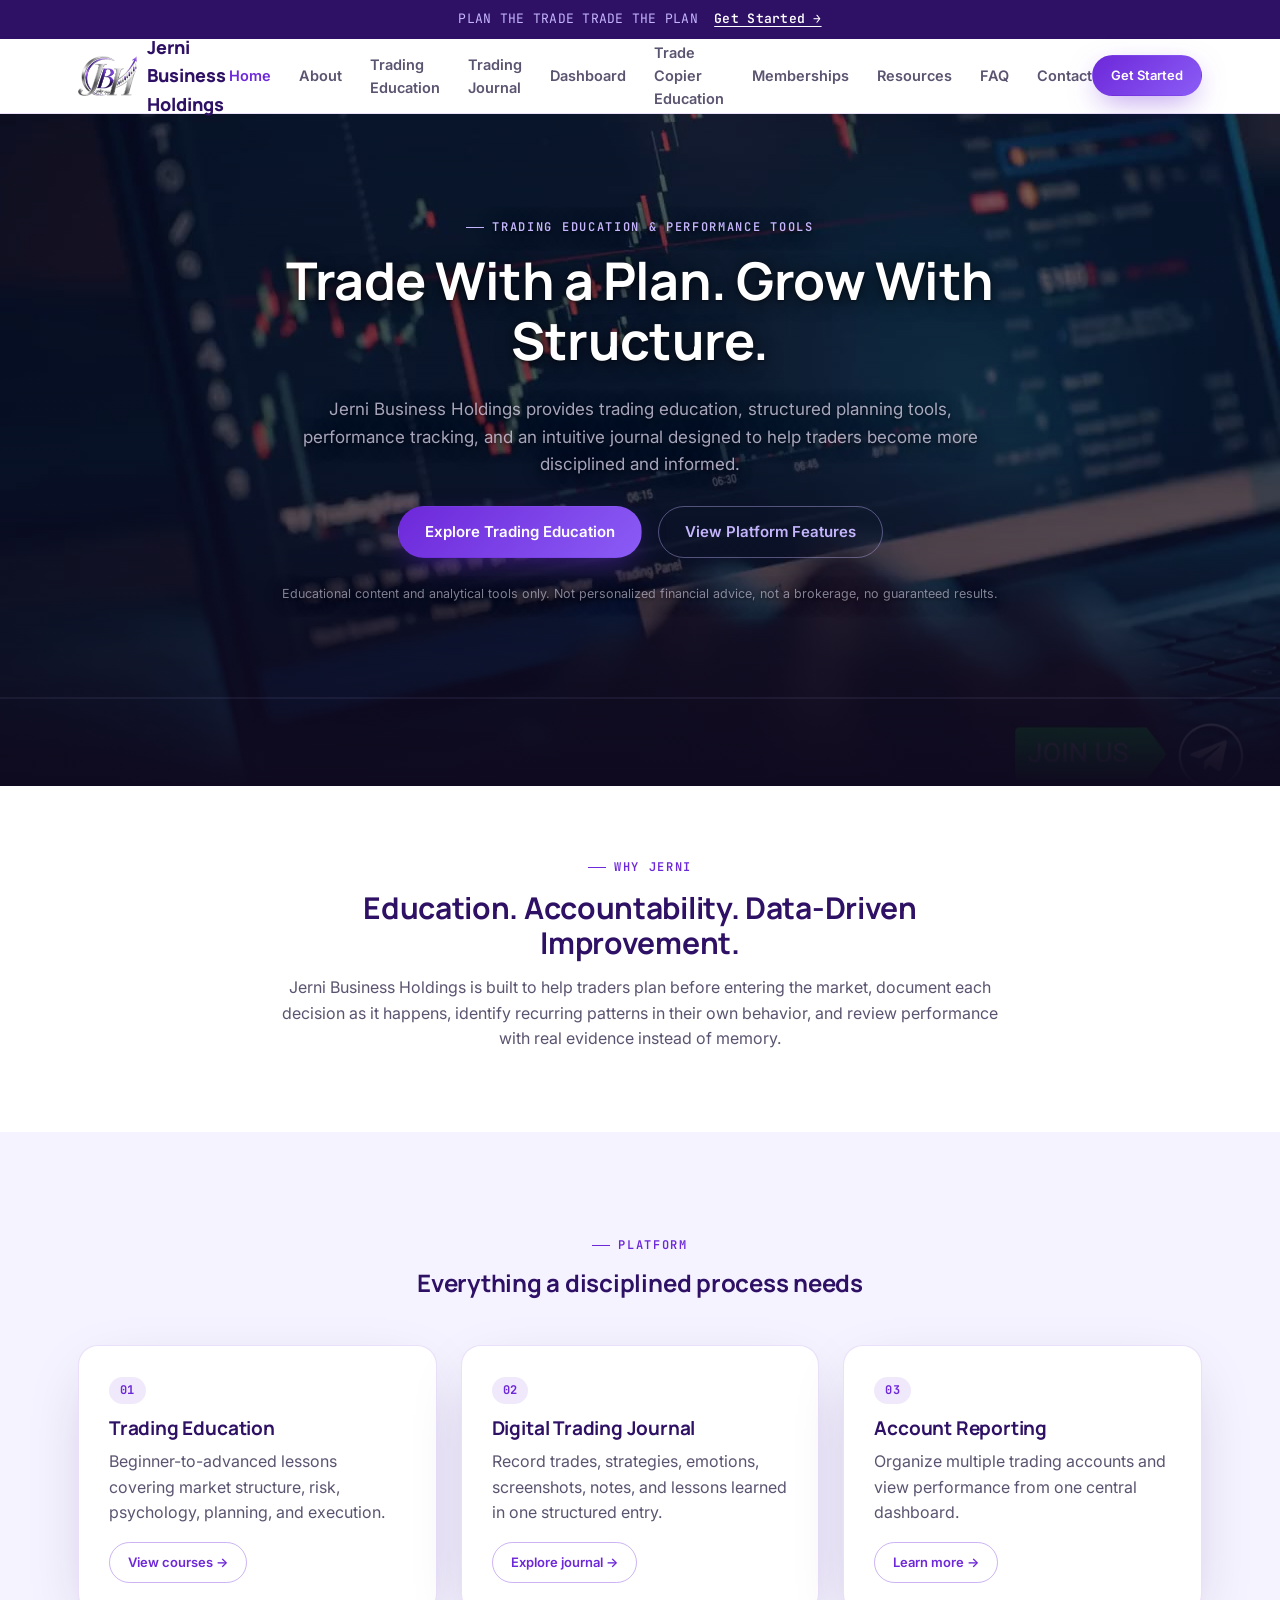
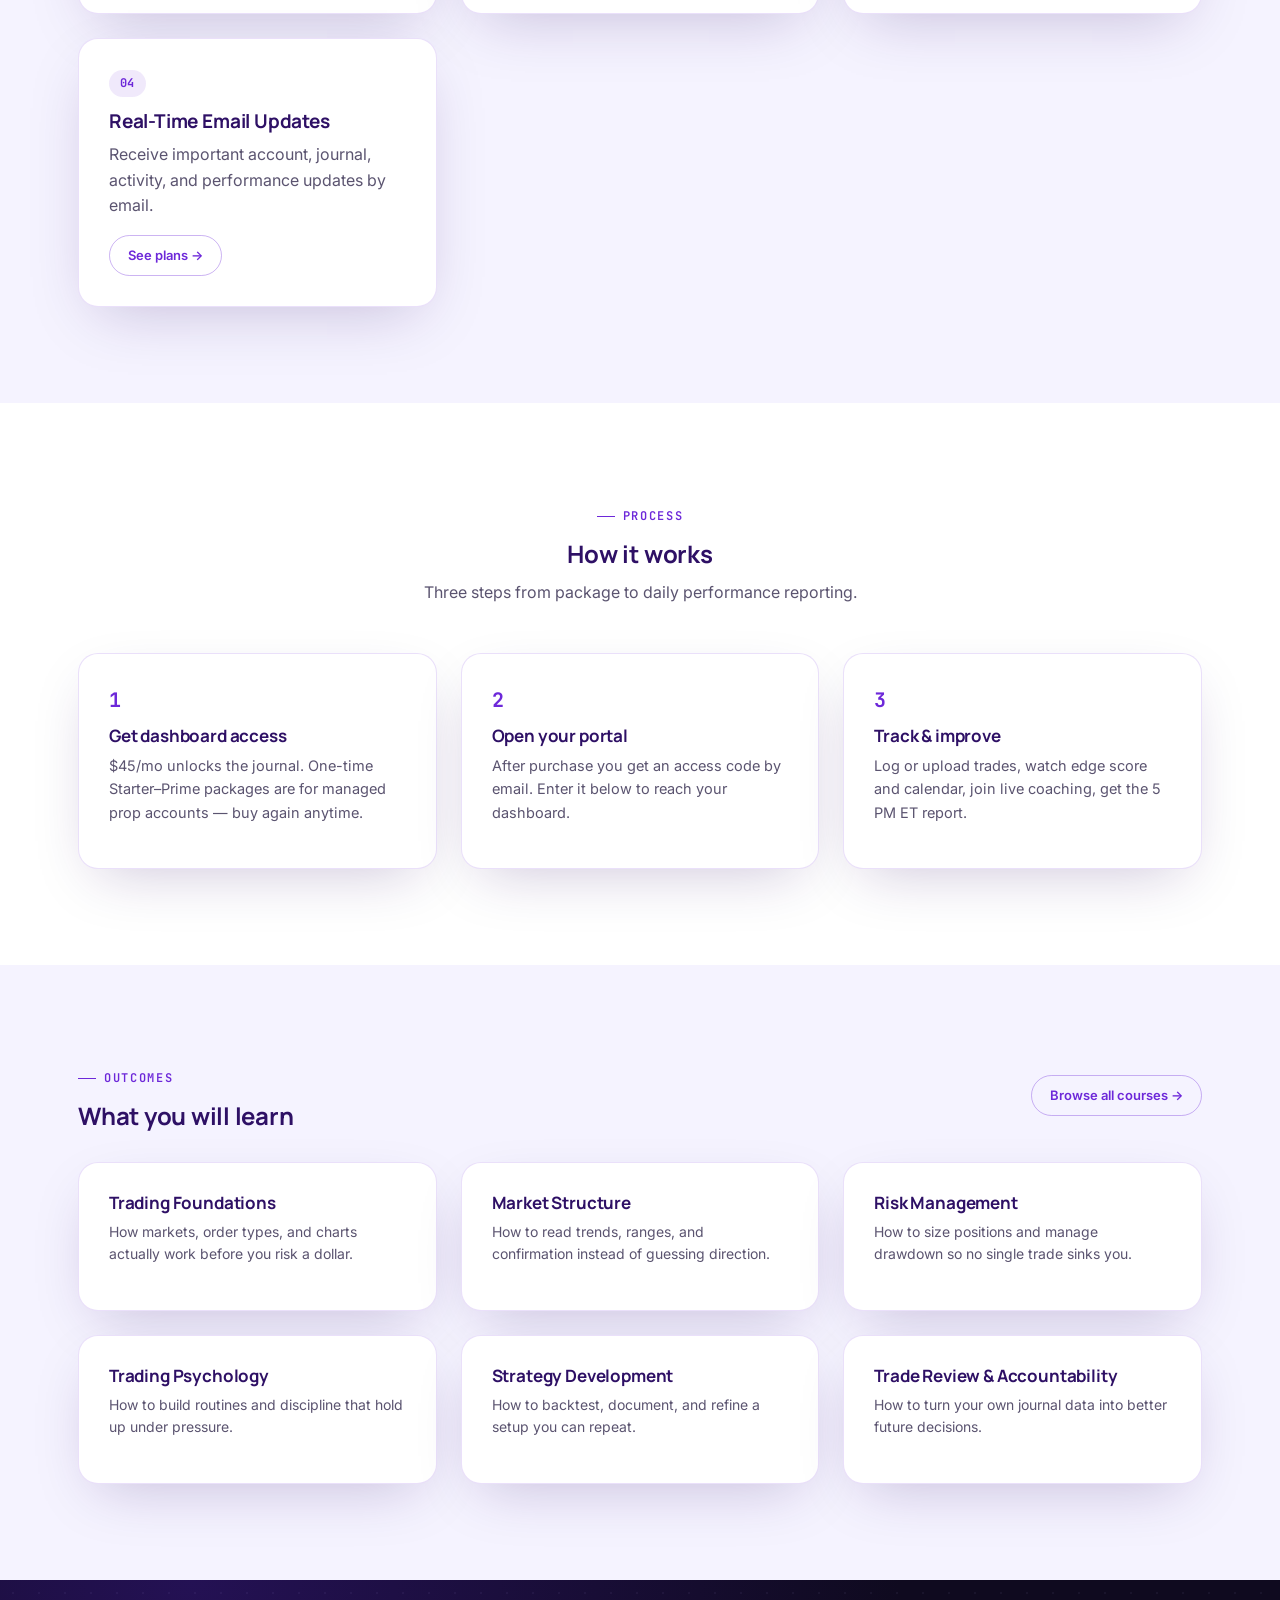
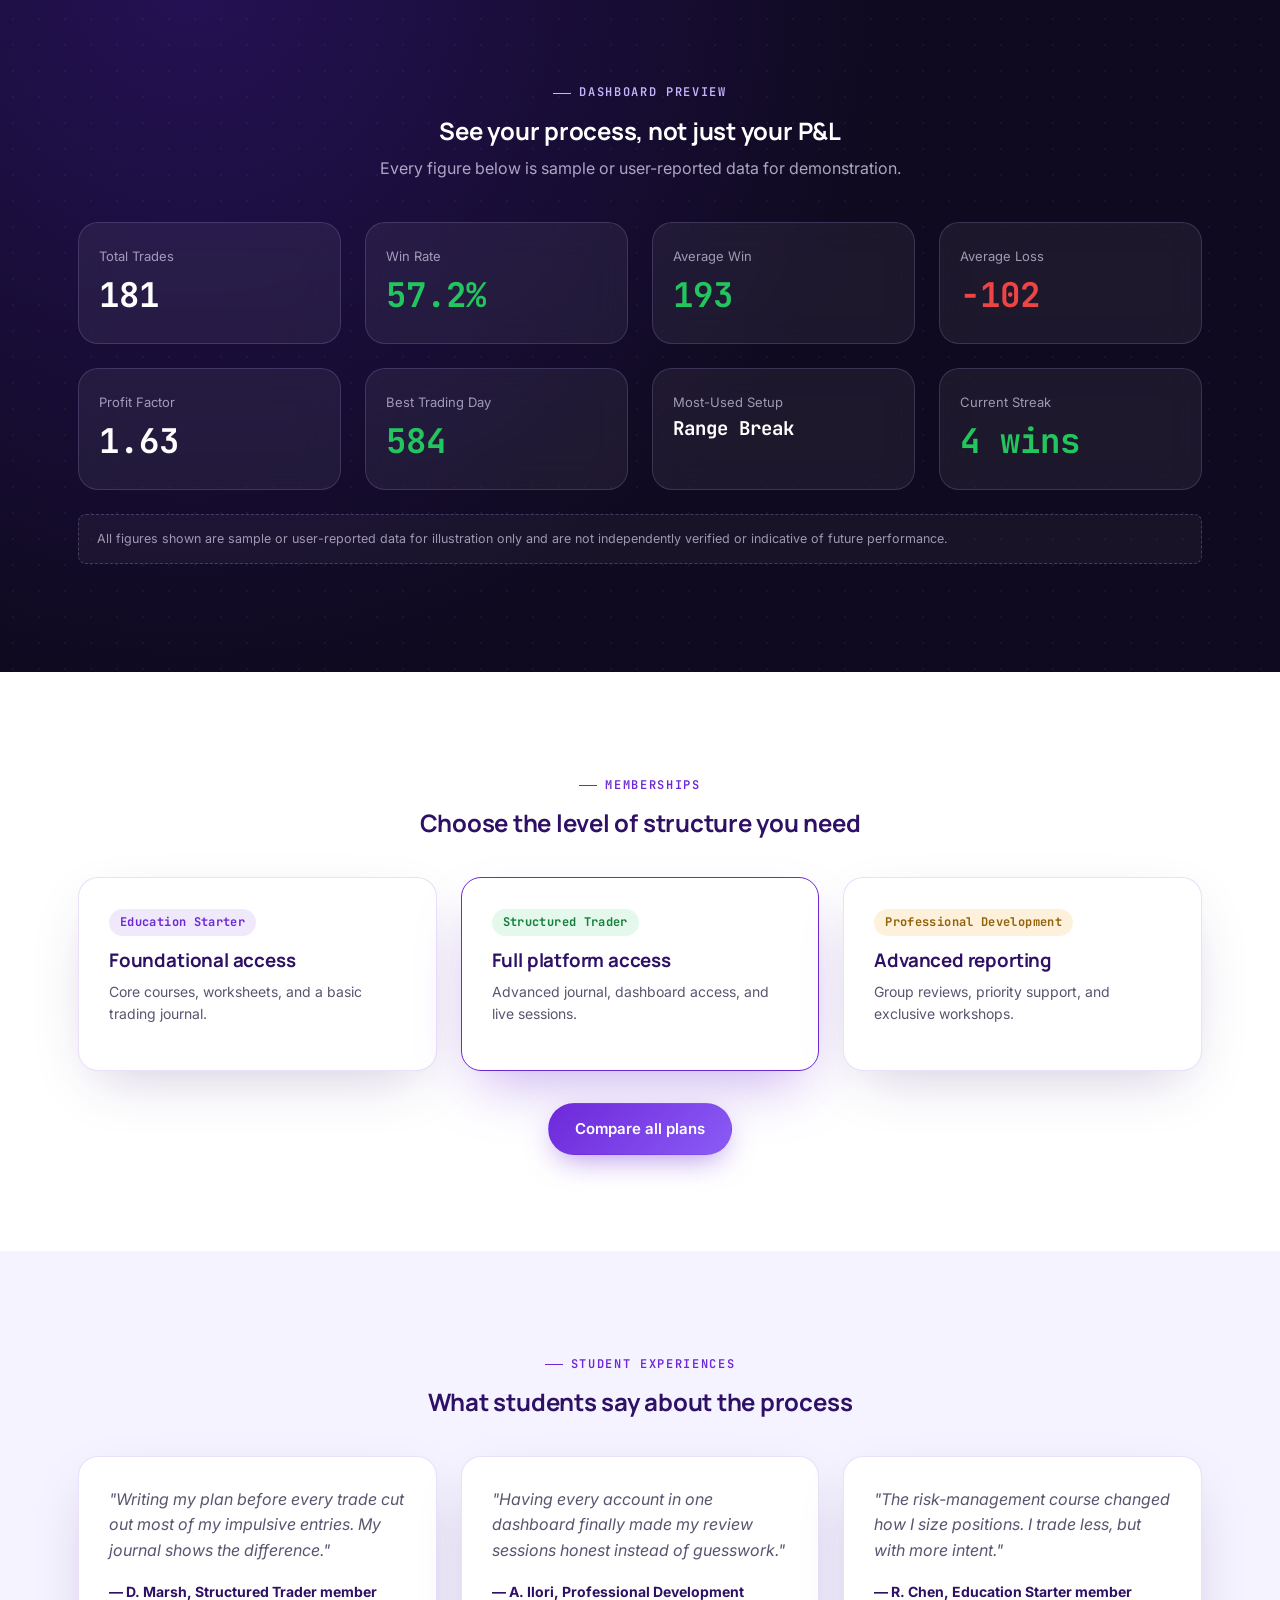
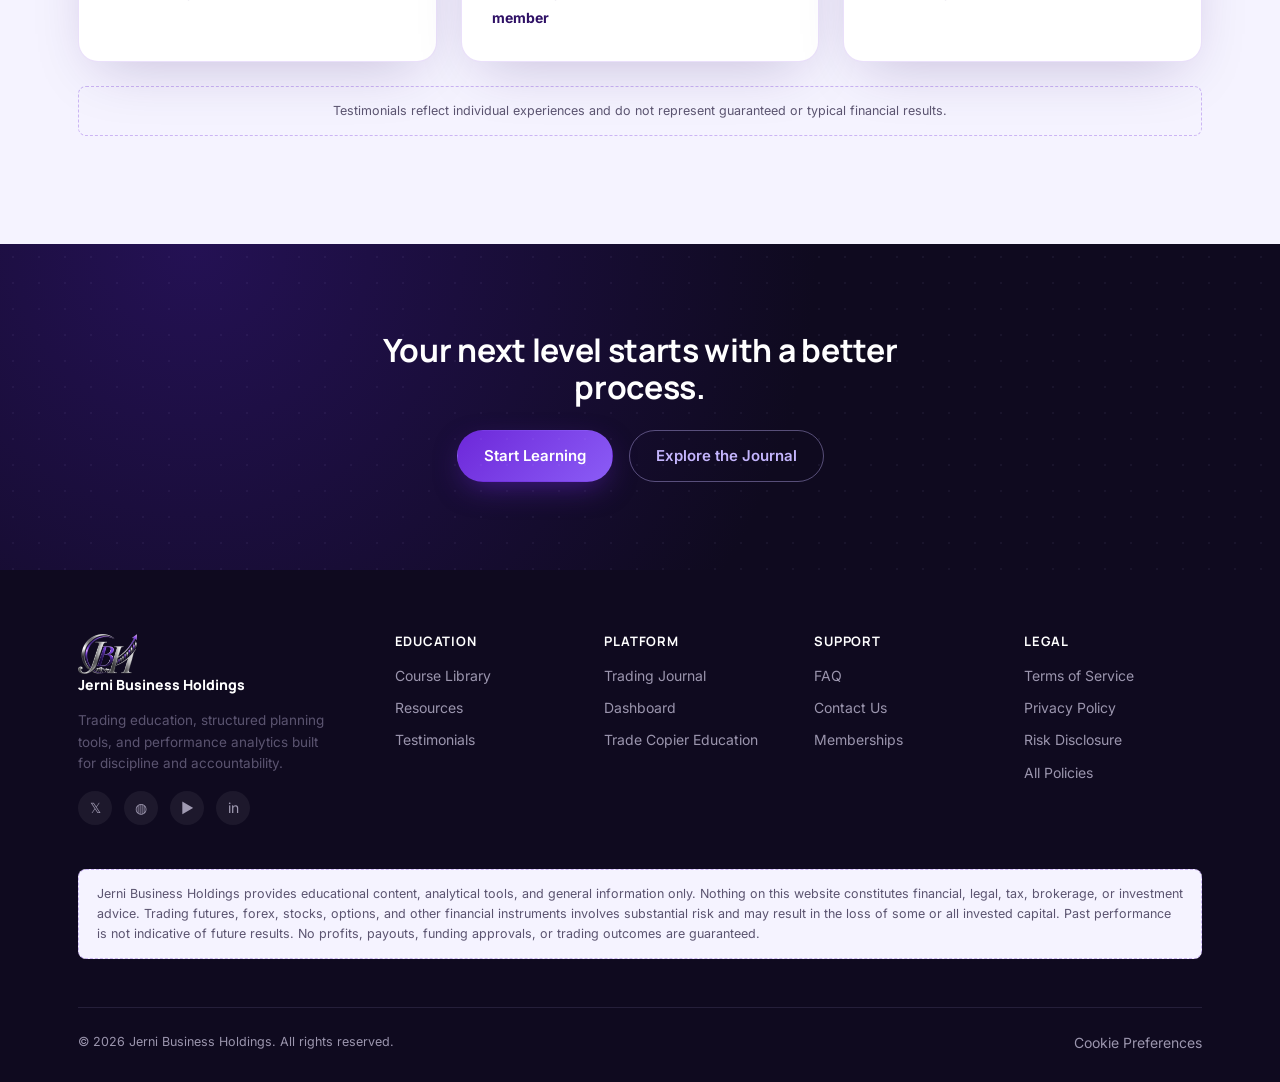
==== index.html @ 80db13e8 "first commit" ====
<!DOCTYPE html>
<html lang="en">
<head>
<meta charset="UTF-8">
<meta name="viewport" content="width=device-width, initial-scale=1.0">
<title>Jerni Business Holdings | Trading Education, Journal & Performance Dashboard</title>
<meta name="description" content="Jerni Business Holdings provides trading education, a structured trading journal, and performance dashboard — built for discipline and data-driven review.">
<link rel="icon" type="image/png" href="assets/logo-icon.png">
<link rel="preconnect" href="https://fonts.googleapis.com">
<link href="https://fonts.googleapis.com/css2?family=Manrope:wght@500;700;800&family=Inter:wght@400;500;600;700&family=JetBrains+Mono:wght@500;600;700&display=swap" rel="stylesheet">
<link rel="stylesheet" href="assets/style.css">
</head>
<body>

<div class="announce">PLAN THE TRADE TRADE THE PLAN <a href="memberships.html">Get Started →</a></div>

<header class="nav">
  <div class="wrap">
    <a href="index.html" class="brand"><img src="assets/logo-icon.png" alt="Jerni Business Holdings" class="brand-logo">Jerni Business Holdings</a>
    <nav class="nav-links">
      <a href="index.html" class="active">Home</a>
      <a href="about.html">About</a>
      <a href="education.html">Trading Education</a>
      <a href="journal.html">Trading Journal</a>
      <a href="dashboard.html">Dashboard</a>
      <a href="copier.html">Trade Copier Education</a>
      <a href="memberships.html">Memberships</a>
      <a href="resources.html">Resources</a>
      <a href="faq.html">FAQ</a>
      <a href="contact.html">Contact</a>
    </nav>
    <div class="nav-cta">
      <a href="memberships.html" class="btn btn-primary btn-sm">Get Started</a>
    </div>
    <button class="nav-toggle" aria-label="Menu"><span></span><span></span><span></span></button>
  </div>
</header>

<!-- HERO -->
<section class="section-dark hero-video-section" style="padding:96px 0 72px;">
  <video id="hero-bg-video" class="hero-bg-video" autoplay muted loop playsinline webkit-playsinline disablepictureinpicture preload="auto" poster="assets/hero-bg-poster.jpg">
    <source src="assets/hero-bg.mp4" type="video/mp4">
  </video>
  <div class="hero-video-overlay"></div>
  <div class="wrap center max-w-lg">
    <span class="eyebrow" style="justify-content:center;">Trading Education &amp; Performance Tools</span>
    <h1 style="font-size:52px;">Trade With a Plan. Grow With Structure.</h1>
    <p style="font-size:17px;">Jerni Business Holdings provides trading education, structured planning tools, performance tracking, and an intuitive journal designed to help traders become more disciplined and informed.</p>
    <div class="flex gap-16" style="margin-top:28px; flex-wrap:wrap; justify-content:center;">
      <a href="education.html" class="btn btn-primary">Explore Trading Education</a>
      <a href="dashboard.html" class="btn btn-outline">View Platform Features</a>
    </div>
    <p style="font-size:12.5px; margin-top:26px; color:rgba(231,225,251,.55);">Educational content and analytical tools only. Not personalized financial advice, not a brokerage, no guaranteed results.</p>
  </div>

  <div class="curve-divider" style="margin-top:64px;">
    <svg viewBox="0 0 1200 46" preserveAspectRatio="none"><path d="M0,30 L1200,30" stroke="rgba(196,181,253,.15)" stroke-width="1"/></svg>
  </div>
</section>

<!-- TRUST STATEMENT -->
<section class="section section-tight">
  <div class="wrap center max-w-lg">
    <span class="eyebrow" style="justify-content:center;">Why Jerni</span>
    <h2 style="font-size:30px;">Education. Accountability. Data-Driven Improvement.</h2>
    <p>Jerni Business Holdings is built to help traders plan before entering the market, document each decision as it happens, identify recurring patterns in their own behavior, and review performance with real evidence instead of memory.</p>
  </div>
</section>

<!-- CORE FEATURES -->
<section class="section section-soft">
  <div class="wrap">
    <div class="center max-w" style="margin-bottom:48px;">
      <span class="eyebrow" style="justify-content:center;">Platform</span>
      <h2>Everything a disciplined process needs</h2>
    </div>
    <div class="grid grid-3">
      <div class="card reveal">
        <span class="tag">01</span>
        <h3 style="font-size:19px; margin-top:14px;">Trading Education</h3>
        <p>Beginner-to-advanced lessons covering market structure, risk, psychology, planning, and execution.</p>
        <a href="education.html" class="btn btn-outline btn-sm">View courses →</a>
      </div>
      <div class="card reveal">
        <span class="tag">02</span>
        <h3 style="font-size:19px; margin-top:14px;">Digital Trading Journal</h3>
        <p>Record trades, strategies, emotions, screenshots, notes, and lessons learned in one structured entry.</p>
        <a href="journal.html" class="btn btn-outline btn-sm">Explore journal →</a>
      </div>
      <div class="card reveal">
        <span class="tag">03</span>
        <h3 style="font-size:19px; margin-top:14px;">Account Reporting</h3>
        <p>Organize multiple trading accounts and view performance from one central dashboard.</p>
        <a href="dashboard.html" class="btn btn-outline btn-sm">Learn more →</a>
      </div>
      <div class="card reveal">
        <span class="tag">04</span>
        <h3 style="font-size:19px; margin-top:14px;">Real-Time Email Updates</h3>
        <p>Receive important account, journal, activity, and performance updates by email.</p>
        <a href="memberships.html" class="btn btn-outline btn-sm">See plans →</a>
      </div>
    </div>
  </div>
</section>

<!-- HOW IT WORKS -->
<section class="section">
  <div class="wrap">
    <div class="center max-w" style="margin-bottom:48px;">
      <span class="eyebrow" style="justify-content:center;">Process</span>
      <h2>How it works</h2>
      <p>Three steps from package to daily performance reporting.</p>
    </div>
    <div class="grid grid-3">
      <div class="card reveal">
        <span class="mono" style="color:var(--primary); font-weight:700; font-size:20px;">1</span>
        <h3 style="font-size:17px; margin-top:10px;">Get dashboard access</h3>
        <p style="font-size:14.5px;">$45/mo unlocks the journal. One-time Starter–Prime packages are for managed prop accounts — buy again anytime.</p>
      </div>
      <div class="card reveal">
        <span class="mono" style="color:var(--primary); font-weight:700; font-size:20px;">2</span>
        <h3 style="font-size:17px; margin-top:10px;">Open your portal</h3>
        <p style="font-size:14.5px;">After purchase you get an access code by email. Enter it below to reach your dashboard.</p>
      </div>
      <div class="card reveal">
        <span class="mono" style="color:var(--primary); font-weight:700; font-size:20px;">3</span>
        <h3 style="font-size:17px; margin-top:10px;">Track &amp; improve</h3>
        <p style="font-size:14.5px;">Log or upload trades, watch edge score and calendar, join live coaching, get the 5 PM ET report.</p>
      </div>
    </div>
  </div>
</section>

<!-- WHAT YOU WILL LEARN -->
<section class="section section-soft">
  <div class="wrap">
    <div class="flex-between" style="margin-bottom:32px; flex-wrap:wrap; gap:16px;">
      <div>
        <span class="eyebrow">Outcomes</span>
        <h2 style="margin-bottom:0;">What you will learn</h2>
      </div>
      <a href="education.html" class="btn btn-outline btn-sm">Browse all courses →</a>
    </div>
    <div class="grid grid-3">
      <div class="card reveal"><h3 style="font-size:17px;">Trading Foundations</h3><p style="font-size:14px;">How markets, order types, and charts actually work before you risk a dollar.</p></div>
      <div class="card reveal"><h3 style="font-size:17px;">Market Structure</h3><p style="font-size:14px;">How to read trends, ranges, and confirmation instead of guessing direction.</p></div>
      <div class="card reveal"><h3 style="font-size:17px;">Risk Management</h3><p style="font-size:14px;">How to size positions and manage drawdown so no single trade sinks you.</p></div>
      <div class="card reveal"><h3 style="font-size:17px;">Trading Psychology</h3><p style="font-size:14px;">How to build routines and discipline that hold up under pressure.</p></div>
      <div class="card reveal"><h3 style="font-size:17px;">Strategy Development</h3><p style="font-size:14px;">How to backtest, document, and refine a setup you can repeat.</p></div>
      <div class="card reveal"><h3 style="font-size:17px;">Trade Review &amp; Accountability</h3><p style="font-size:14px;">How to turn your own journal data into better future decisions.</p></div>
    </div>
  </div>
</section>

<!-- DASHBOARD PREVIEW -->
<section class="section-dark section">
  <div class="wrap">
    <div class="center max-w" style="margin-bottom:40px;">
      <span class="eyebrow" style="justify-content:center;">Dashboard preview</span>
      <h2>See your process, not just your P&amp;L</h2>
      <p>Every figure below is sample or user-reported data for demonstration.</p>
    </div>
    <div class="grid grid-4">
      <div class="glass reveal" style="padding:20px;"><span class="stat-label">Total Trades</span><span class="stat-num" data-count="184">0</span></div>
      <div class="glass reveal" style="padding:20px;"><span class="stat-label">Win Rate</span><span class="stat-num pos" data-count="58.2" data-decimals="1" data-suffix="%">0%</span></div>
      <div class="glass reveal" style="padding:20px;"><span class="stat-label">Average Win</span><span class="stat-num pos" data-count="196" data-suffix="">0</span></div>
      <div class="glass reveal" style="padding:20px;"><span class="stat-label">Average Loss</span><span class="stat-num neg" data-count="-104" data-suffix="">0</span></div>
      <div class="glass reveal" style="padding:20px;"><span class="stat-label">Profit Factor</span><span class="stat-num" data-count="1.71" data-decimals="2">0</span></div>
      <div class="glass reveal" style="padding:20px;"><span class="stat-label">Best Trading Day</span><span class="stat-num pos" data-count="612" data-suffix="">0</span></div>
      <div class="glass reveal" style="padding:20px;"><span class="stat-label">Most-Used Setup</span><span class="stat-num" style="font-size:19px;">Range Break</span></div>
      <div class="glass reveal" style="padding:20px;"><span class="stat-label">Current Streak</span><span class="stat-num pos" data-count="4" data-suffix=" wins">0</span></div>
    </div>
    <p class="disclaimer" style="margin-top:24px;">All figures shown are sample or user-reported data for illustration only and are not independently verified or indicative of future performance.</p>
  </div>
</section>

<!-- MEMBERSHIP PREVIEW -->
<section class="section">
  <div class="wrap">
    <div class="center max-w" style="margin-bottom:40px;">
      <span class="eyebrow" style="justify-content:center;">Memberships</span>
      <h2>Choose the level of structure you need</h2>
    </div>
    <div class="grid grid-3">
      <div class="card reveal">
        <span class="tag">Education Starter</span>
        <h3 style="margin-top:14px;">Foundational access</h3>
        <p style="font-size:14px;">Core courses, worksheets, and a basic trading journal.</p>
      </div>
      <div class="card reveal" style="border-color:var(--primary); box-shadow:0 26px 60px -18px rgba(109,40,217,.4);">
        <span class="tag tag-green">Structured Trader</span>
        <h3 style="margin-top:14px;">Full platform access</h3>
        <p style="font-size:14px;">Advanced journal, dashboard access, and live sessions.</p>
      </div>
      <div class="card reveal">
        <span class="tag tag-gold">Professional Development</span>
        <h3 style="margin-top:14px;">Advanced reporting</h3>
        <p style="font-size:14px;">Group reviews, priority support, and exclusive workshops.</p>
      </div>
    </div>
    <div class="center" style="margin-top:32px;"><a href="memberships.html" class="btn btn-primary">Compare all plans</a></div>
  </div>
</section>

<!-- TESTIMONIALS -->
<section class="section section-soft">
  <div class="wrap">
    <div class="center max-w" style="margin-bottom:40px;">
      <span class="eyebrow" style="justify-content:center;">Student experiences</span>
      <h2>What students say about the process</h2>
    </div>
    <div class="grid grid-3">
      <div class="card reveal">
        <p style="font-style:italic;">"Writing my plan before every trade cut out most of my impulsive entries. My journal shows the difference."</p>
        <strong style="color:var(--deep); font-size:14px;">— D. Marsh, Structured Trader member</strong>
      </div>
      <div class="card reveal">
        <p style="font-style:italic;">"Having every account in one dashboard finally made my review sessions honest instead of guesswork."</p>
        <strong style="color:var(--deep); font-size:14px;">— A. Ilori, Professional Development member</strong>
      </div>
      <div class="card reveal">
        <p style="font-style:italic;">"The risk-management course changed how I size positions. I trade less, but with more intent."</p>
        <strong style="color:var(--deep); font-size:14px;">— R. Chen, Education Starter member</strong>
      </div>
    </div>
    <p class="disclaimer center" style="margin-top:24px;">Testimonials reflect individual experiences and do not represent guaranteed or typical financial results.</p>
  </div>
</section>

<!-- FINAL CTA -->
<section class="section-dark" style="padding:88px 0;">
  <div class="wrap center max-w">
    <h2 style="font-size:32px;">Your next level starts with a better process.</h2>
    <div class="flex gap-16" style="justify-content:center; margin-top:24px; flex-wrap:wrap;">
      <a href="education.html" class="btn btn-primary">Start Learning</a>
      <a href="journal.html" class="btn btn-outline">Explore the Journal</a>
    </div>
  </div>
</section>

<!-- FOOTER -->
<footer class="footer">
  <div class="wrap">
    <div class="footer-grid">
      <div>
        <a href="index.html" class="brand" style="color:var(--white); margin-bottom:14px;"><img src="assets/logo-icon.png" alt="Jerni Business Holdings" class="brand-logo">Jerni Business Holdings</a>
        <p style="font-size:13.5px; max-width:260px;">Trading education, structured planning tools, and performance analytics built for discipline and accountability.</p>
        <div class="social-row">
          <a href="#" aria-label="X">𝕏</a><a href="#" aria-label="Instagram">◍</a><a href="#" aria-label="YouTube">▶</a><a href="#" aria-label="LinkedIn">in</a>
        </div>
      </div>
      <div><h4>Education</h4>
        <a href="education.html">Course Library</a>
        <a href="resources.html">Resources</a>
        <a href="results.html">Testimonials</a>
      </div>
      <div><h4>Platform</h4>
        <a href="journal.html">Trading Journal</a>
        <a href="dashboard.html">Dashboard</a>
        
        <a href="copier.html">Trade Copier Education</a>
      </div>
      <div><h4>Support</h4>
        <a href="faq.html">FAQ</a>
        <a href="contact.html">Contact Us</a>
        <a href="memberships.html">Memberships</a>
        
      </div>
      <div><h4>Legal</h4>
        <a href="legal.html#terms">Terms of Service</a>
        <a href="legal.html#privacy">Privacy Policy</a>
        <a href="legal.html#risk">Risk Disclosure</a>
        <a href="legal.html">All Policies</a>
      </div>
    </div>
    <p class="disclaimer" style="margin-top:44px;">Jerni Business Holdings provides educational content, analytical tools, and general information only. Nothing on this website constitutes financial, legal, tax, brokerage, or investment advice. Trading futures, forex, stocks, options, and other financial instruments involves substantial risk and may result in the loss of some or all invested capital. Past performance is not indicative of future results. No profits, payouts, funding approvals, or trading outcomes are guaranteed.</p>
    <div class="footer-bottom">
      <span>© 2026 Jerni Business Holdings. All rights reserved.</span>
      <span><a href="#" style="display:inline;">Cookie Preferences</a></span>
    </div>
  </div>
</footer>

<script src="assets/script.js"></script>
<style>.reveal{opacity:0; transform:translateY(16px); transition:opacity .6s ease, transform .6s ease;} .reveal.in{opacity:1; transform:none;}</style>
</body>
</html>
---- assets/style.css ----
/* ==========================================================================
   Jerni Business Holdings — Design System
   Palette, type, and components shared across every page.
   ========================================================================== */

:root {
  --primary: #6D28D9;
  --deep: #2E1065;
  --electric: #8B5CF6;
  --lavender: #C4B5FD;
  --soft-bg: #F5F3FF;
  --dark-bg: #0F0A1F;
  --white: #FFFFFF;
  --success: #22C55E;
  --warning: #F59E0B;
  --loss: #EF4444;

  --ink: #1A1330;
  --ink-soft: #5B5470;
  --line: rgba(109, 40, 217, 0.14);
  --line-dark: rgba(196, 181, 253, 0.14);

  --font-display: 'Manrope', 'Inter', sans-serif;
  --font-body: 'Inter', sans-serif;
  --font-mono: 'JetBrains Mono', ui-monospace, monospace;

  --radius-lg: 20px;
  --radius-md: 14px;
  --radius-sm: 8px;
  --shadow-soft: 0 20px 60px -20px rgba(46, 16, 101, 0.25);
  --container: 1180px;
}

@media (prefers-reduced-motion: reduce) {
  *, *::before, *::after { animation-duration: 0.001ms !important; animation-iteration-count: 1 !important; transition-duration: 0.001ms !important; scroll-behavior: auto !important; }
}

* { box-sizing: border-box; }
html { scroll-behavior: smooth; }
body {
  margin: 0;
  font-family: var(--font-body);
  color: var(--ink);
  background: var(--white);
  -webkit-font-smoothing: antialiased;
  line-height: 1.6;
}
h1, h2, h3, h4 {
  font-family: var(--font-display);
  color: var(--deep);
  line-height: 1.15;
  margin: 0 0 0.5em;
  letter-spacing: -0.01em;
}
p { margin: 0 0 1em; color: var(--ink-soft); }
a { color: inherit; text-decoration: none; }
img { max-width: 100%; display: block; }
ul { padding: 0; margin: 0; list-style: none; }
.mono { font-family: var(--font-mono); }

.wrap {
  max-width: var(--container);
  margin: 0 auto;
  padding: 0 28px;
}

.eyebrow {
  display: inline-flex;
  align-items: center;
  gap: 8px;
  font-family: var(--font-mono);
  font-size: 12px;
  letter-spacing: 0.14em;
  text-transform: uppercase;
  color: var(--primary);
  font-weight: 600;
  margin-bottom: 14px;
}
.eyebrow::before {
  content: "";
  width: 18px;
  height: 1px;
  background: var(--primary);
}
.section-dark .eyebrow { color: var(--lavender); }
.section-dark .eyebrow::before { background: var(--lavender); }

/* Buttons */
.btn {
  display: inline-flex;
  align-items: center;
  justify-content: center;
  gap: 8px;
  font-family: var(--font-body);
  font-weight: 600;
  font-size: 15px;
  padding: 13px 26px;
  border-radius: 999px;
  border: 1px solid transparent;
  cursor: pointer;
  transition: transform 0.2s ease, box-shadow 0.2s ease, background 0.2s ease, color .2s ease;
  white-space: nowrap;
}
.btn-primary {
  background: linear-gradient(135deg, var(--primary), var(--electric));
  color: var(--white);
  box-shadow: 0 10px 30px -8px rgba(109, 40, 217, 0.55);
}
.btn-primary:hover { transform: translateY(-2px); box-shadow: 0 16px 36px -8px rgba(109, 40, 217, 0.65); }
.btn-outline {
  background: transparent;
  border-color: rgba(109, 40, 217, 0.35);
  color: var(--primary);
}
.btn-outline:hover { background: rgba(109, 40, 217, 0.08); transform: translateY(-2px); }
.section-dark .btn-outline { border-color: rgba(196, 181, 253, 0.4); color: var(--lavender); }
.section-dark .btn-outline:hover { background: rgba(196, 181, 253, 0.1); }
.btn-ghost-light { background: rgba(255,255,255,0.08); color: var(--white); border-color: rgba(255,255,255,0.2); }
.btn-sm { padding: 9px 18px; font-size: 13px; }
.btn-block { width: 100%; }

/* Announcement bar */
.announce {
  background: var(--deep);
  color: var(--lavender);
  font-size: 13px;
  text-align: center;
  padding: 9px 16px;
  font-family: var(--font-mono);
  letter-spacing: 0.02em;
}
.announce a { color: var(--white); text-decoration: underline; text-underline-offset: 3px; margin-left: 8px; font-weight: 600; }

/* Nav */
.nav {
  position: sticky;
  top: 0;
  z-index: 100;
  background: rgba(255, 255, 255, 0.85);
  backdrop-filter: blur(14px);
  border-bottom: 1px solid var(--line);
}
.nav .wrap { display: flex; align-items: center; justify-content: space-between; height: 74px; }
.brand { display: flex; align-items: center; gap: 10px; font-family: var(--font-display); font-weight: 800; font-size: 18px; color: var(--deep); }
.brand-mark {
  width: 32px; height: 32px; border-radius: 9px;
  background: linear-gradient(135deg, var(--primary), var(--electric));
  position: relative;
  box-shadow: 0 6px 16px -4px rgba(109,40,217,.6);
}
.brand-mark::after {
  content: "";
  position: absolute; inset: 8px 6px;
  border-left: 2px solid var(--white);
  border-bottom: 2px solid var(--white);
  clip-path: polygon(0 100%, 0 55%, 30% 55%, 45% 30%, 65% 45%, 100% 0, 100% 100%);
  background: var(--white);
  opacity: .95;
}
.brand-logo { height: 40px; width: auto; display: block; }
.footer .brand-logo { height: 40px; }
.nav-links { display: flex; align-items: center; gap: 28px; }
.nav-links a { font-size: 14.5px; font-weight: 600; color: var(--ink-soft); transition: color .2s; }
.nav-links a:hover, .nav-links a.active { color: var(--primary); }
.nav-cta { display: flex; align-items: center; gap: 12px; }
.nav-toggle { display: none; background: none; border: none; cursor: pointer; }
.nav-toggle span { display: block; width: 22px; height: 2px; background: var(--deep); margin: 5px 0; border-radius: 2px; }

@media (max-width: 980px) {
  .nav-links { position: fixed; top: 74px; left: 0; right: 0; background: var(--white); flex-direction: column; padding: 20px 28px; gap: 18px; border-bottom: 1px solid var(--line); transform: translateY(-130%); transition: transform .3s ease; }
  .nav-links.open { transform: translateY(0); }
  .nav-toggle { display: block; }
  .nav-cta .btn-outline { display: none; }
}

/* Sections */
.section { padding: 96px 0; }
.section-tight { padding: 64px 0; }
.section-soft { background: var(--soft-bg); }
.section-dark { background: radial-gradient(circle at 15% 0%, #241154 0%, var(--dark-bg) 55%); color: #E7E1FB; position: relative; overflow: hidden; }
.section-dark h1, .section-dark h2, .section-dark h3 { color: var(--white); }
.section-dark p { color: rgba(231, 225, 251, 0.72); }
.section-dark::before {
  content: "";
  position: absolute; inset: 0;
  background-image: radial-gradient(rgba(196,181,253,0.16) 1px, transparent 1px);
  background-size: 26px 26px;
  opacity: .35;
  pointer-events: none;
}

/* Hero background video (scoped to the homepage hero only) */
.hero-video-section { z-index: 0; }
.hero-bg-video {
  position: absolute; inset: 0;
  width: 100%; height: 100%;
  object-fit: cover;
  z-index: 0;
}
.hero-video-overlay {
  position: absolute; inset: 0;
  background: linear-gradient(180deg, rgba(15,10,31,.38) 0%, rgba(15,10,31,.42) 45%, var(--dark-bg) 100%);
  z-index: 1;
}
.hero-video-section h1,
.hero-video-section > .wrap p,
.hero-video-section .eyebrow {
  text-shadow: 0 2px 18px rgba(0,0,0,.65), 0 1px 3px rgba(0,0,0,.5);
}
.hero-video-section > .wrap,
.hero-video-section > .curve-divider { position: relative; z-index: 2; }

.center { text-align: center; }
.max-w { max-width: 640px; margin: 0 auto; }
.max-w-lg { max-width: 780px; margin: 0 auto; }

/* Glass card */
.glass {
  background: rgba(255, 255, 255, 0.06);
  border: 1px solid rgba(196, 181, 253, 0.18);
  border-radius: var(--radius-lg);
  backdrop-filter: blur(18px);
}
.card {
  background: var(--white);
  border: 1px solid var(--line);
  border-radius: var(--radius-lg);
  padding: 30px;
  box-shadow: var(--shadow-soft);
  transition: transform .25s ease, box-shadow .25s ease, border-color .25s ease;
}
.card:hover { transform: translateY(-6px); border-color: rgba(109,40,217,0.4); box-shadow: 0 26px 60px -18px rgba(46,16,101,0.3); }

/* Editorial photography — split layout (image beside text) */
.photo-split {
  display: grid;
  grid-template-columns: 1fr 1fr;
  gap: 48px;
  align-items: center;
}
.photo-split .photo-frame {
  border-radius: var(--radius-lg);
  overflow: hidden;
  box-shadow: var(--shadow-soft);
  border: 1px solid var(--line);
  aspect-ratio: 4 / 3;
}
.photo-split .photo-frame img {
  width: 100%;
  height: 100%;
  object-fit: cover;
  display: block;
}
.photo-split.reverse { direction: rtl; }
.photo-split.reverse > * { direction: ltr; }
@media (max-width: 760px) { .photo-split { grid-template-columns: 1fr; gap: 24px; } }

/* Editorial photography — full-width banner with caption overlay */
.photo-banner {
  position: relative;
  border-radius: var(--radius-lg);
  overflow: hidden;
  box-shadow: var(--shadow-soft);
}
.photo-banner img {
  width: 100%;
  height: 100%;
  max-height: 420px;
  object-fit: cover;
  display: block;
}
.photo-banner .photo-caption {
  position: absolute;
  inset: auto 0 0 0;
  padding: 36px 40px;
  background: linear-gradient(180deg, rgba(15,10,31,0) 0%, rgba(15,10,31,.82) 90%);
  color: var(--white);
}
.photo-banner .photo-caption h3 { color: var(--white); margin-bottom: 4px; font-size: 22px; }
.photo-banner .photo-caption p { color: rgba(245,243,255,.82); margin: 0; font-size: 14px; max-width: 520px; }

/* Grids */
.grid { display: grid; gap: 24px; }
.grid-2 { grid-template-columns: repeat(2, 1fr); }
.grid-3 { grid-template-columns: repeat(3, 1fr); }
.grid-4 { grid-template-columns: repeat(4, 1fr); }
@media (max-width: 900px) { .grid-3, .grid-4 { grid-template-columns: repeat(2, 1fr); } }
@media (max-width: 640px) { .grid-2, .grid-3, .grid-4 { grid-template-columns: 1fr; } }

/* Badges / tags */
.tag {
  display: inline-block;
  font-size: 12px;
  font-weight: 700;
  padding: 4px 11px;
  border-radius: 999px;
  background: rgba(109, 40, 217, 0.1);
  color: var(--primary);
  font-family: var(--font-mono);
  letter-spacing: 0.03em;
}
.tag-green { background: rgba(34,197,94,0.12); color: #15803d; }
.tag-gold { background: rgba(245,158,11,0.14); color: #92610a; }

/* Stat */
.stat-num {
  font-family: var(--font-mono);
  font-weight: 700;
  font-size: 34px;
  color: var(--white);
  display: block;
}
.stat-label { font-size: 13px; color: rgba(231,225,251,0.65); }
.stat-num.pos { color: var(--success); }
.stat-num.neg { color: var(--loss); }

/* Disclaimer strip */
.disclaimer {
  font-size: 12.5px;
  color: var(--ink-soft);
  background: var(--soft-bg);
  border: 1px dashed rgba(109,40,217,0.3);
  border-radius: var(--radius-sm);
  padding: 14px 18px;
}
.section-dark .disclaimer { background: rgba(255,255,255,0.04); color: rgba(231,225,251,0.65); border-color: rgba(196,181,253,0.25); }

/* Footer */
.footer { background: var(--dark-bg); color: rgba(231,225,251,0.65); padding: 64px 0 28px; }
.footer h4 { color: var(--white); font-size: 13px; letter-spacing: .06em; text-transform: uppercase; margin-bottom: 16px; }
.footer a { color: rgba(231,225,251,0.65); font-size: 14px; display: block; margin-bottom: 10px; transition: color .2s; }
.footer a:hover { color: var(--lavender); }
.footer-grid { display: grid; grid-template-columns: 1.6fr 1fr 1fr 1fr 1fr; gap: 32px; }
@media (max-width: 900px) { .footer-grid { grid-template-columns: repeat(2,1fr); } }
.footer-bottom { border-top: 1px solid rgba(196,181,253,0.12); margin-top: 48px; padding-top: 24px; display: flex; justify-content: space-between; flex-wrap: wrap; gap: 12px; font-size: 12.5px; }
.social-row { display: flex; gap: 12px; margin-top: 16px; }
.social-row a { width: 34px; height: 34px; border-radius: 50%; background: rgba(255,255,255,0.06); display: flex; align-items: center; justify-content: center; margin: 0; }

/* Form elements */
.field { margin-bottom: 18px; }
.field label { display: block; font-size: 13px; font-weight: 700; color: var(--deep); margin-bottom: 6px; }
.field input, .field select, .field textarea {
  width: 100%;
  padding: 12px 14px;
  border-radius: var(--radius-sm);
  border: 1.5px solid var(--line);
  font-family: var(--font-body);
  font-size: 14.5px;
  background: var(--white);
  color: var(--ink);
  transition: border-color .2s;
}
.field input:focus, .field select:focus, .field textarea:focus { outline: none; border-color: var(--primary); }
.field-check { display: flex; align-items: flex-start; gap: 10px; font-size: 13.5px; color: var(--ink-soft); }
.field-check input { width: auto; margin-top: 3px; }

/* Utility */
.flex { display: flex; }
.flex-between { display: flex; align-items: center; justify-content: space-between; }
.gap-8 { gap: 8px; } .gap-12 { gap: 12px; } .gap-16 { gap: 16px; }
.mt-0 { margin-top: 0; } .mb-0 { margin-bottom: 0; }
.hidden { display: none !important; }

/* Accordion (FAQ) */
.accordion-item { border-bottom: 1px solid var(--line); }
.accordion-head { display: flex; justify-content: space-between; align-items: center; padding: 20px 0; cursor: pointer; font-weight: 700; color: var(--deep); }
.accordion-head .plus { transition: transform .25s; font-size: 20px; color: var(--primary); }
.accordion-item.open .plus { transform: rotate(45deg); }
.accordion-body { max-height: 0; overflow: hidden; transition: max-height .3s ease; }
.accordion-item.open .accordion-body { max-height: 400px; }
.accordion-body p { padding-bottom: 18px; }

/* Page hero (inner pages) */
.page-hero { padding: 72px 0 56px; background: linear-gradient(180deg, var(--soft-bg), var(--white)); }
.page-hero .tag { margin-bottom: 16px; }

/* Table (pricing feature compare) */
table.compare { width: 100%; border-collapse: collapse; font-size: 14px; }
table.compare th, table.compare td { padding: 12px 14px; border-bottom: 1px solid var(--line); text-align: left; }
table.compare th { font-family: var(--font-display); color: var(--deep); }

/* Equity curve divider (signature motif) */
.curve-divider { width: 100%; height: 46px; overflow: hidden; }
.curve-divider svg { width: 100%; height: 100%; display: block; }

/* Progress bar */
.progress { height: 8px; border-radius: 999px; background: rgba(109,40,217,0.1); overflow: hidden; }
.progress > div { height: 100%; background: linear-gradient(90deg, var(--primary), var(--electric)); border-radius: 999px; }
.section-dark .progress { background: rgba(255,255,255,0.08); }

/* Pricing toggle */
.toggle-row { display: inline-flex; align-items: center; gap: 12px; background: rgba(109,40,217,0.08); padding: 6px; border-radius: 999px; }
.toggle-row button { border: none; background: transparent; padding: 8px 18px; border-radius: 999px; font-weight: 700; font-size: 13.5px; cursor: pointer; color: var(--ink-soft); }
.toggle-row button.active { background: var(--white); color: var(--primary); box-shadow: 0 4px 12px rgba(46,16,101,0.12); }
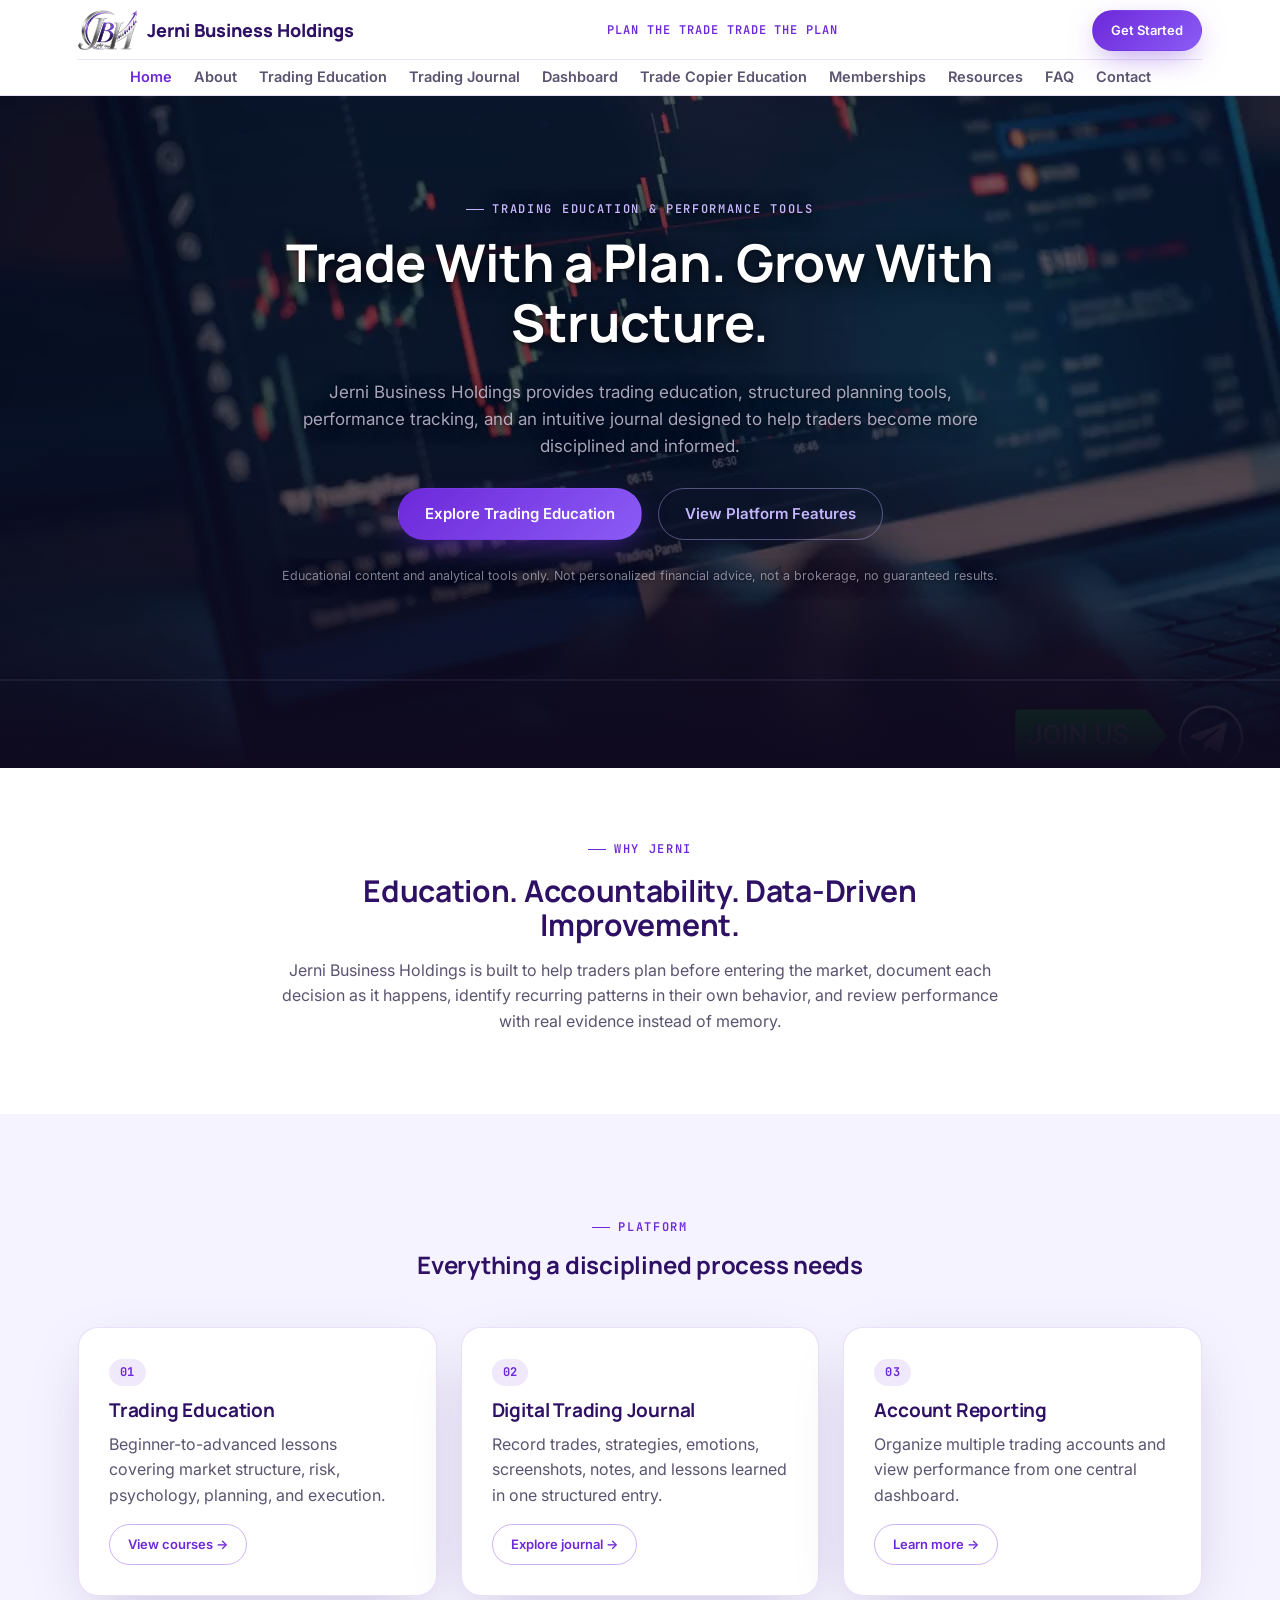
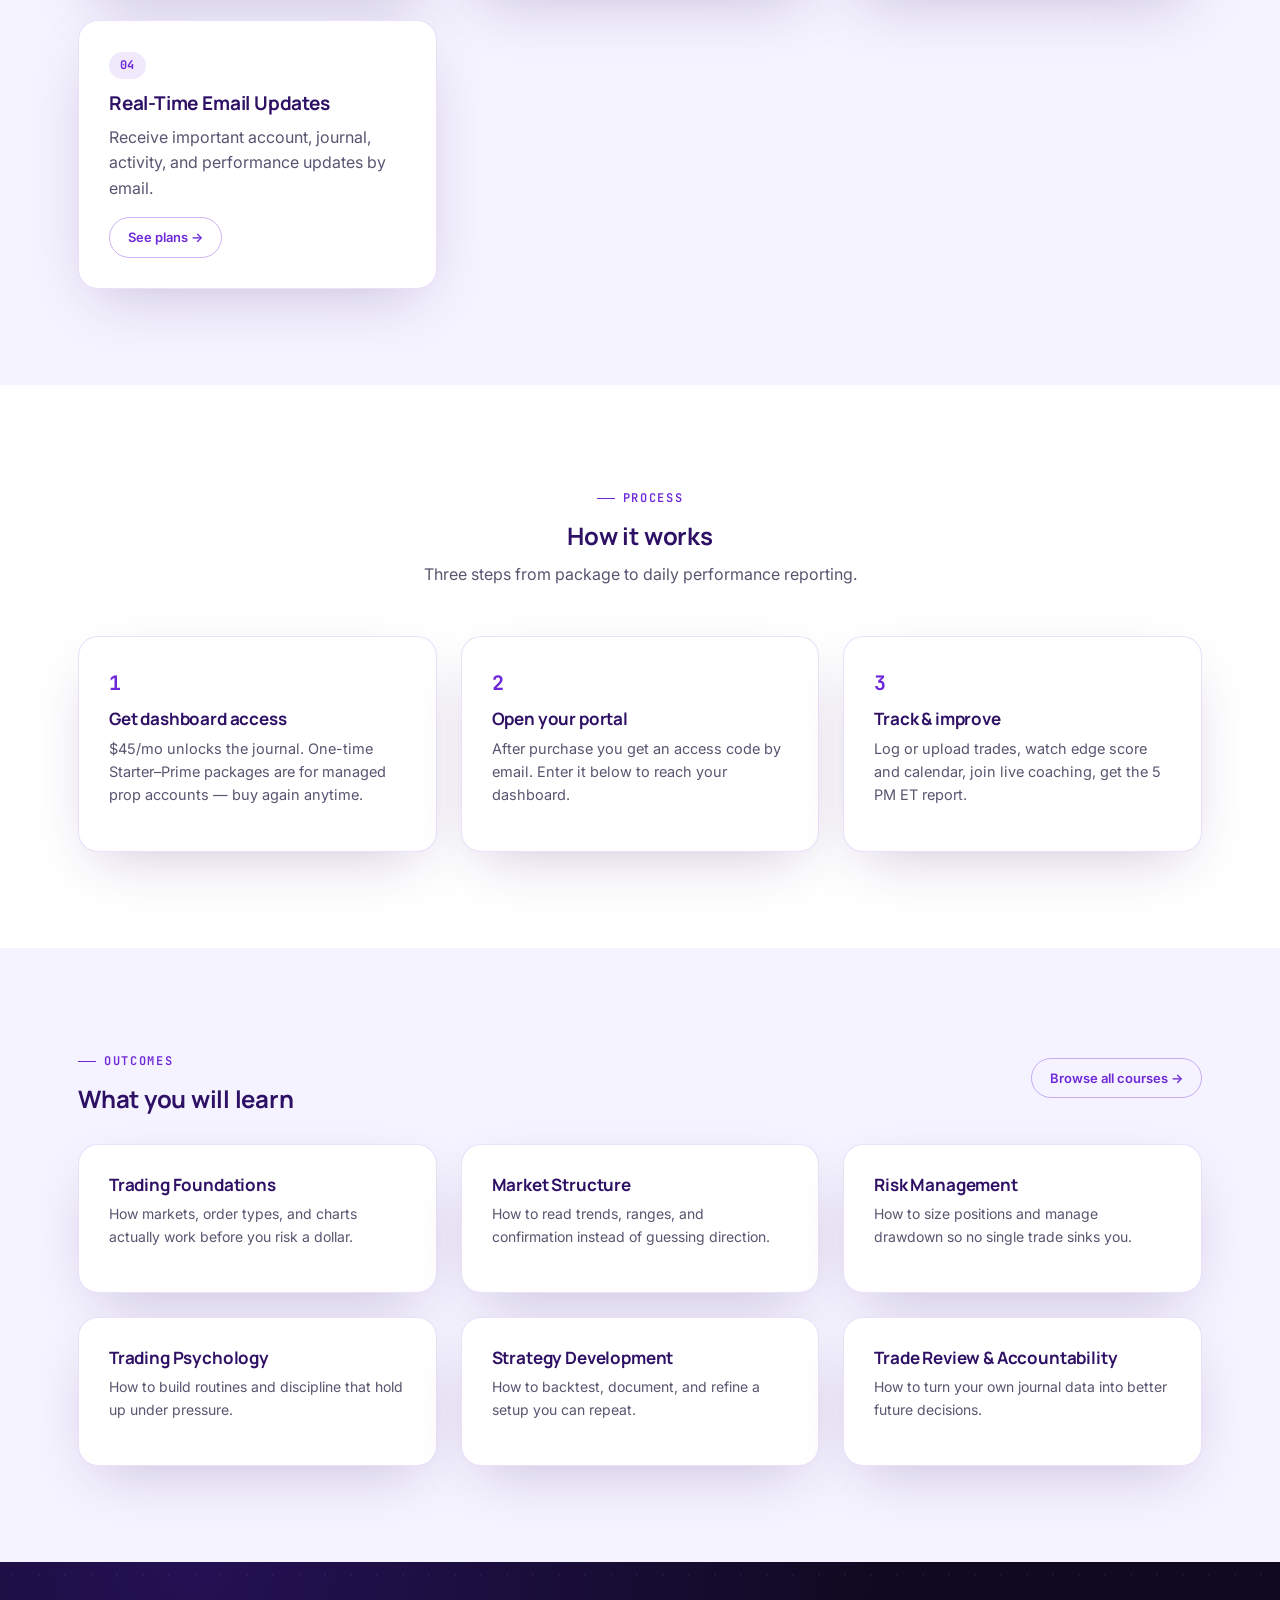
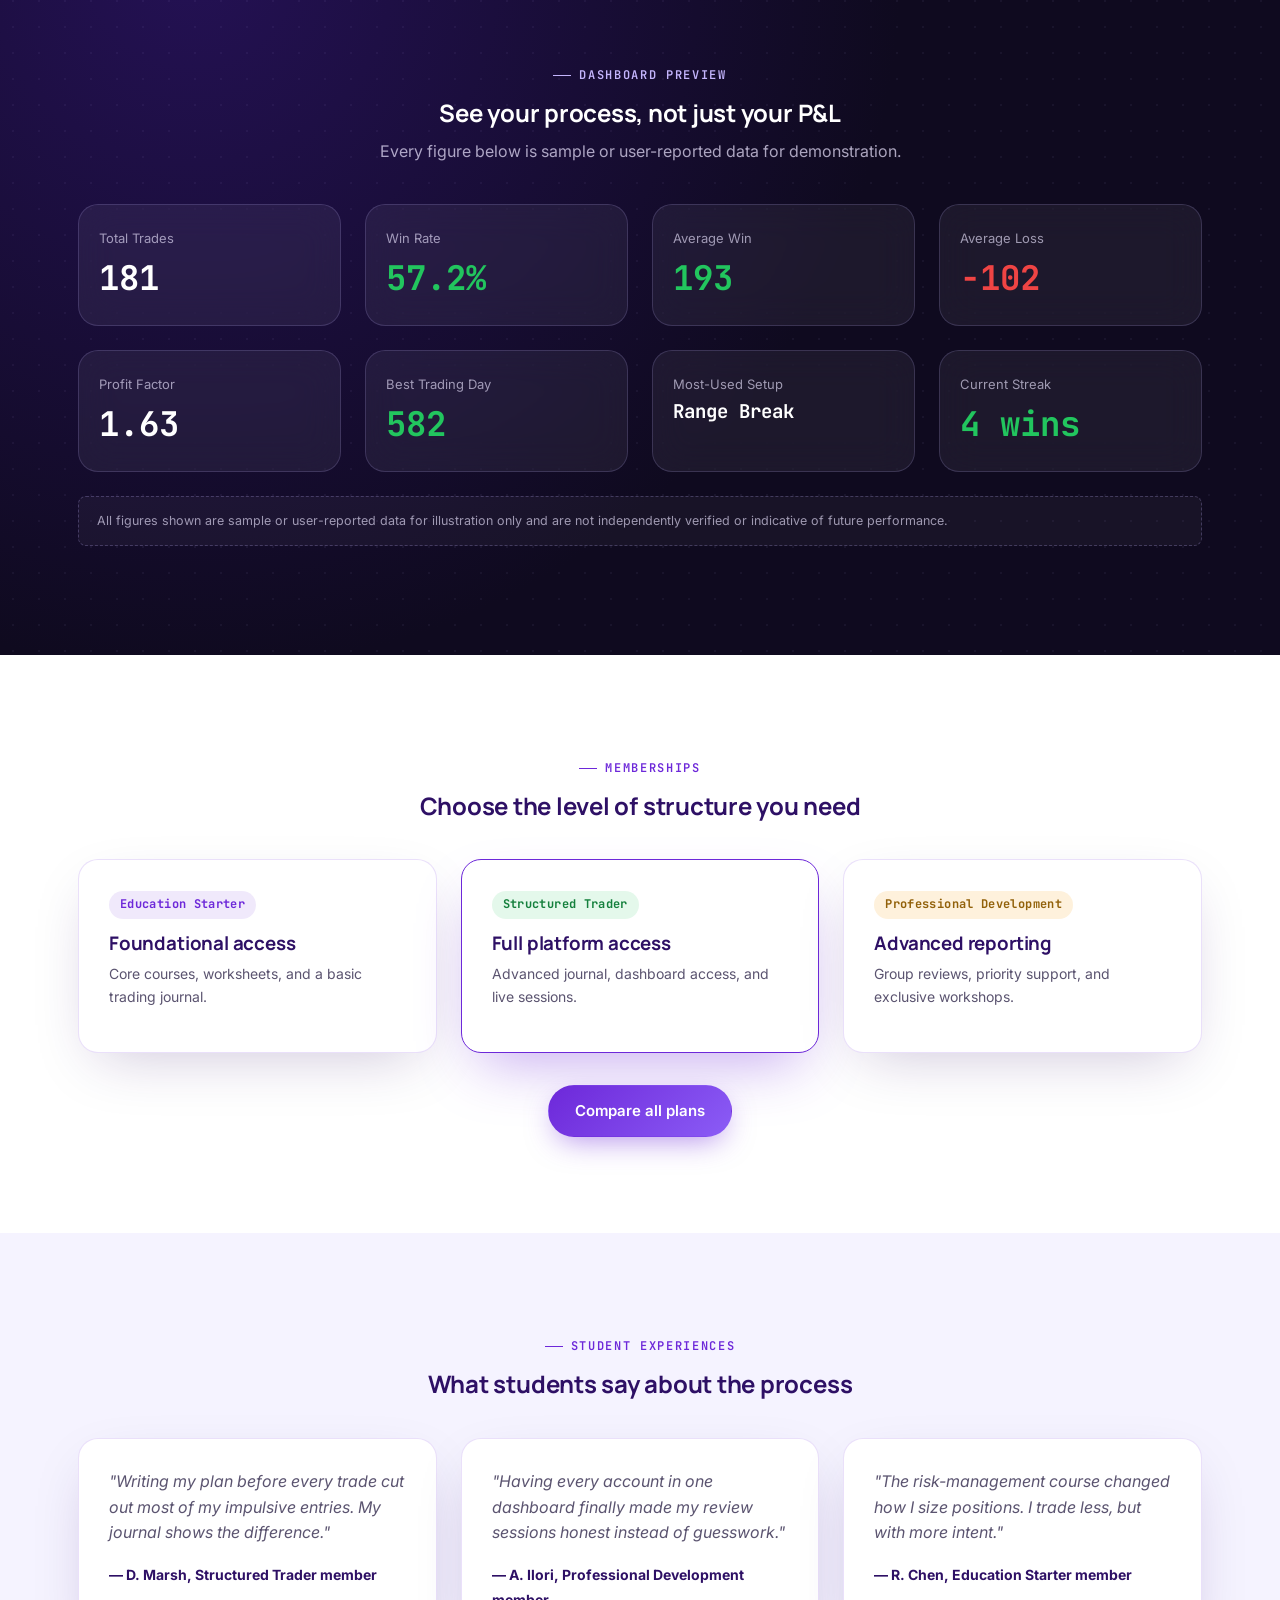
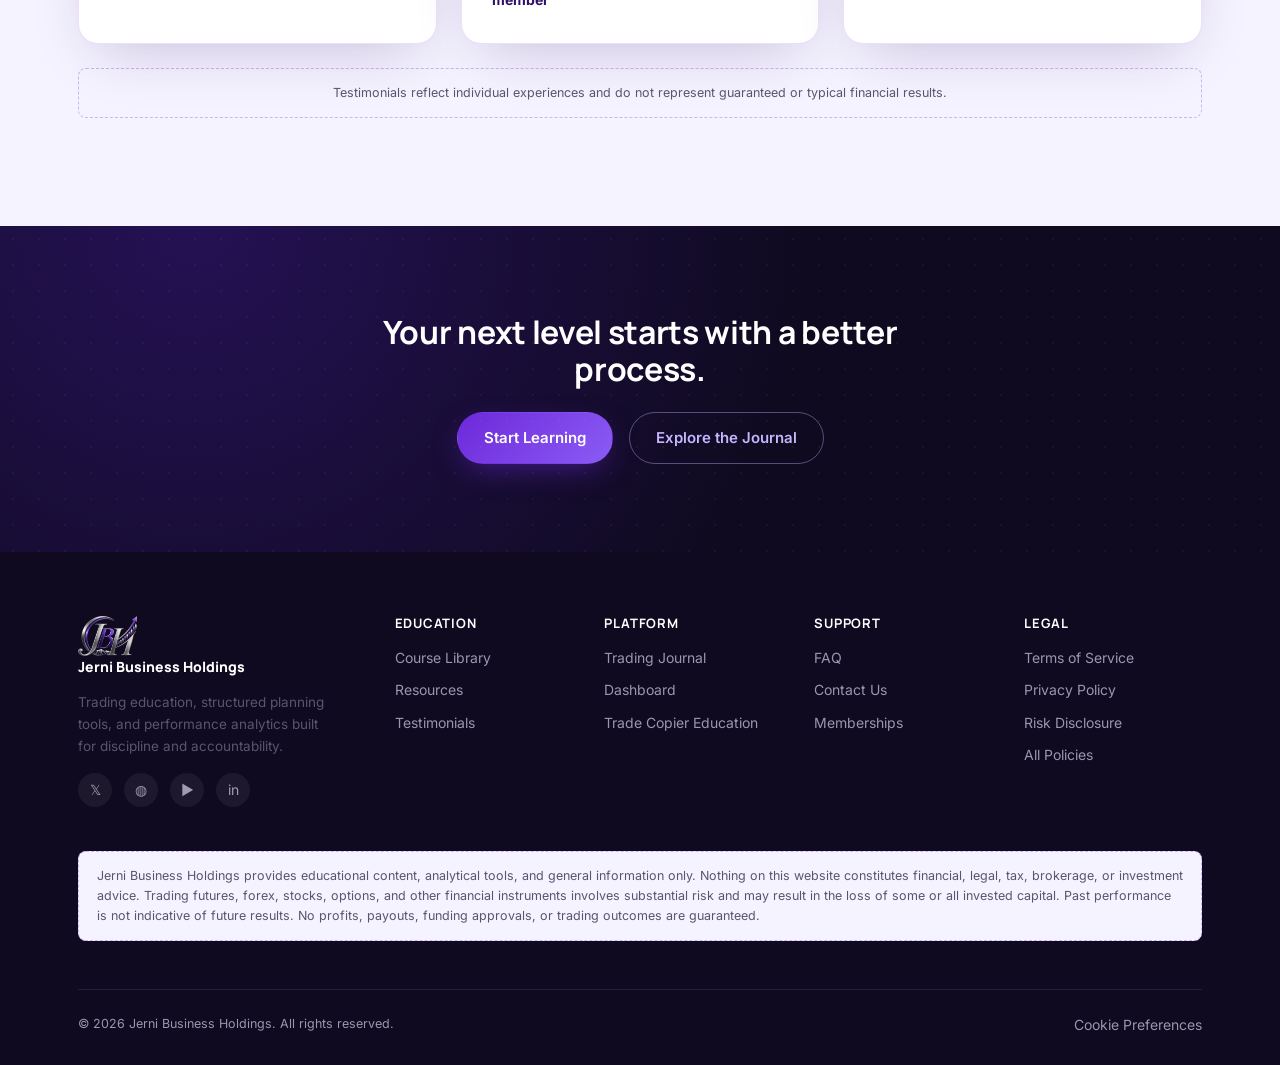
==== commit 85012516: "first commit" ====
--- a/index.html
+++ b/index.html
@@ -12,11 +12,10 @@
 </head>
 <body>
 
-<div class="announce">PLAN THE TRADE TRADE THE PLAN <a href="memberships.html">Get Started →</a></div>
-
 <header class="nav">
   <div class="wrap">
     <a href="index.html" class="brand"><img src="assets/logo-icon.png" alt="Jerni Business Holdings" class="brand-logo">Jerni Business Holdings</a>
+    <span class="nav-tagline">PLAN THE TRADE TRADE THE PLAN</span>
     <nav class="nav-links">
       <a href="index.html" class="active">Home</a>
       <a href="about.html">About</a>
--- a/assets/style.css
+++ b/assets/style.css
@@ -140,8 +140,29 @@
   backdrop-filter: blur(14px);
   border-bottom: 1px solid var(--line);
 }
-.nav .wrap { display: flex; align-items: center; justify-content: space-between; height: 74px; }
+.nav .wrap {
+  display: flex;
+  flex-wrap: wrap;
+  align-items: center;
+  justify-content: space-between;
+  height: auto;
+  padding-top: 10px;
+  padding-bottom: 0;
+}
 .brand { display: flex; align-items: center; gap: 10px; font-family: var(--font-display); font-weight: 800; font-size: 18px; color: var(--deep); }
+.nav .brand { order: 1; white-space: nowrap; flex-shrink: 0; line-height: 1; }
+.nav-tagline {
+  order: 2;
+  flex: 1;
+  text-align: center;
+  font-family: var(--font-mono);
+  font-size: 12px;
+  font-weight: 600;
+  letter-spacing: 0.08em;
+  color: var(--primary);
+  white-space: nowrap;
+  padding: 0 16px;
+}
 .brand-mark {
   width: 32px; height: 32px; border-radius: 9px;
   background: linear-gradient(135deg, var(--primary), var(--electric));
@@ -159,16 +180,30 @@
 }
 .brand-logo { height: 40px; width: auto; display: block; }
 .footer .brand-logo { height: 40px; }
-.nav-links { display: flex; align-items: center; gap: 28px; }
-.nav-links a { font-size: 14.5px; font-weight: 600; color: var(--ink-soft); transition: color .2s; }
+.nav-links {
+  order: 4;
+  flex: 1 0 100%;
+  display: flex;
+  align-items: center;
+  justify-content: center;
+  flex-wrap: wrap;
+  gap: 8px 22px;
+  padding: 8px 0 10px;
+  margin-top: 8px;
+  border-top: 1px solid var(--line);
+}
+.nav-links a { font-size: 14.5px; font-weight: 600; line-height: 1.2; white-space: nowrap; color: var(--ink-soft); transition: color .2s; }
 .nav-links a:hover, .nav-links a.active { color: var(--primary); }
-.nav-cta { display: flex; align-items: center; gap: 12px; }
-.nav-toggle { display: none; background: none; border: none; cursor: pointer; }
+.nav-cta { order: 3; display: flex; align-items: center; gap: 12px; }
+.nav-toggle { order: 3; display: none; background: none; border: none; cursor: pointer; }
 .nav-toggle span { display: block; width: 22px; height: 2px; background: var(--deep); margin: 5px 0; border-radius: 2px; }
 
 @media (max-width: 980px) {
-  .nav-links { position: fixed; top: 74px; left: 0; right: 0; background: var(--white); flex-direction: column; padding: 20px 28px; gap: 18px; border-bottom: 1px solid var(--line); transform: translateY(-130%); transition: transform .3s ease; }
+  .nav .wrap { padding-top: 0; padding-bottom: 0; height: 74px; flex-wrap: nowrap; }
+  .nav-links { position: fixed; top: 74px; left: 0; right: 0; order: 4; flex: none; background: var(--white); flex-direction: column; align-items: flex-start; padding: 20px 28px; gap: 18px; margin-top: 0; border-top: none; border-bottom: 1px solid var(--line); transform: translateY(-130%); transition: transform .3s ease; }
+  .nav-links a { white-space: normal; }
   .nav-links.open { transform: translateY(0); }
+  .nav-tagline { display: none; }
   .nav-toggle { display: block; }
   .nav-cta .btn-outline { display: none; }
 }
